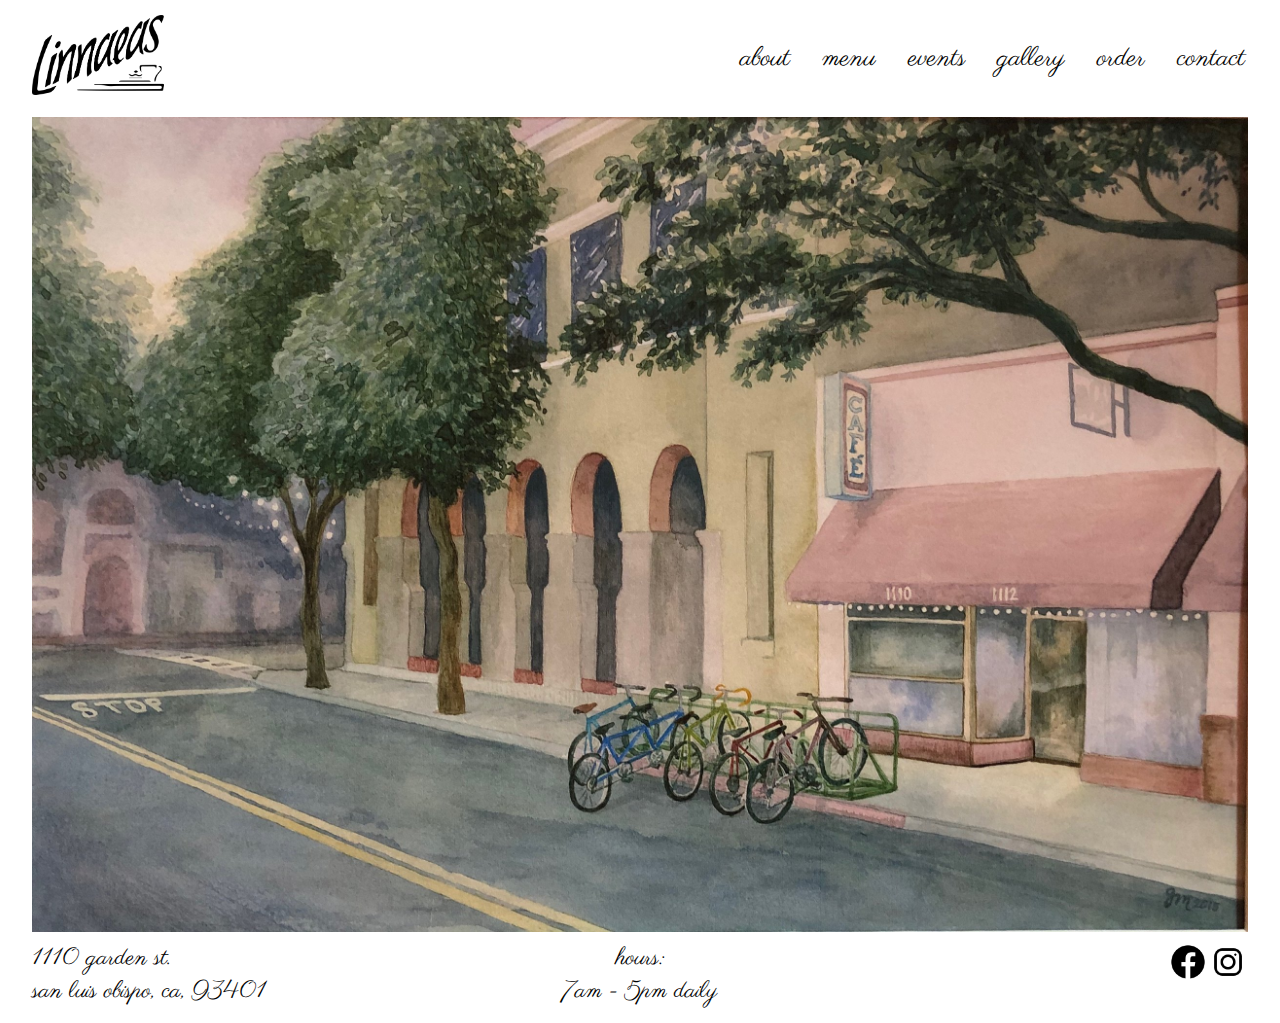
==== index.html @ 55d3aff5 "fixing shop link again" ====
<!DOCTYPE html>
<html lang="en">
<head>
    <meta charset="UTF-8">
    <meta http-equiv="X-UA-Compatible" content="IE=edge">
    <meta name="viewport" content="width=device-width, initial-scale=1.0">
    <title>Linnaea's Cafe</title>
    <link rel="icon" href="./favicon.png">
    <link rel="stylesheet" href="./styles.css">
    <link rel="preconnect" href="https://fonts.googleapis.com">
    <link rel="preconnect" href="https://fonts.gstatic.com" crossorigin>
    <link href="https://fonts.googleapis.com/css2?family=Allura&family=Bad+Script&family=Charm&family=La+Belle+Aurore&family=Libre+Baskerville&family=Montserrat:wght@300;400&family=Parisienne&family=Sofia&display=swap" rel="stylesheet">
</head>

<body>
    <!-- HEADER -->
    <div>
        <header>
            <a href="./index.html"><img class="logo" id="header-logo" src="./logotrace.png"></a>
            <div id="nav-container">
                <div>
                    <a class="header-nav" href="./about.html">about</a>
                    <a class="header-nav" href="./menu.html">menu</a>
                    <a class="header-nav" href="./events.html">events</a>
                </div>
                <div>
                    <a class="header-nav" href="./gallery.html">gallery</a>
                    <a class="header-nav" href="www.linnaeas.square.site">order</a>
                    <a class="header-nav" href="./contact.html">contact</a>
                </div>
            </div>
            <div class="menu-button">
                <div class="menu-button-burger top-bun"></div>
                <div class="menu-button-burger patty"></div>
                <div class="menu-button-burger bottom-bun"></div>
            </div>
        </header>
    </div>

    <!-- BODY -->
    <div id="main-body">
        <div class="banner-box">
            <img class="banner-image" src="./linnaeaswatercolor.jpg" alt="Linnaea's on Garden Street, watercolor">
        </div>
        <div class="hamburger-menu-container">
            <div class="hamburger-list-container">
                <a class="hamburger-nav" href="./about.html">about</a>
                <a class="hamburger-nav" href="./menu.html">menu</a>
                <a class="hamburger-nav" href="./events.html">events</a>
                <a class="hamburger-nav" href="./gallery.html">gallery</a>
                <a class="hamburger-nav" href="www.linnaeas.square.site">order</a>
                <a class="hamburger-nav" href="./contact.html">contact</a>
            </div>
        </div>
    </div>

    <!-- FOOTER -->
    <footer>
        <div class="footer-address">1110 garden st.<br>san luis obispo, ca, 93401</div>
        <div class="footer-hours">hours:<br>7am - 5pm daily</div>
        <div class="footer-social-links-container">
            <a href="https://www.facebook.com/linnaeas.cafe/"><img class="social-links" src="./icons8-facebook-64.png"></a>
            <a href="https://www.instagram.com/linnaeascafe/"><img class="social-links" src="./icons8-instagram-64.png"></a>
        </div>
    </footer>

<script>

// HAMBURGER ANIMATION

const menuButton = document.querySelector('.menu-button');
const hamburgerContainer = document.querySelector('.hamburger-menu-container');
// const bannerImage = document.querySelector('banner-image');


let menuOpen = false;
menuButton.addEventListener('click', () =>{
    if(!menuOpen) {
        menuButton.classList.add('open');
        hamburgerContainer.classList.add('expand');
        menuOpen = true;
    } else {
        menuButton.classList.remove('open');
        hamburgerContainer.classList.remove('expand');
        menuOpen = false;
    }
});

</script>

    
</body>
</html>
---- styles.css ----
html {
    min-height: 100%;
    display: flex;
}


body {
    background-color: white;
    font-family: 'Parisienne', cursive;
    margin: 0;
    display: flex;
    flex-direction: column;
    flex: 1

}

/* HEADER */

header {
    display: flex;
    width: 95vw;
    margin: 0 auto 0 auto;
    padding: 15px 0;
    align-items: center;
    justify-content: space-between;
    z-index: 1;
}

.fixed {
    position: fixed;
    left: 0;
    right: 0;
    background-color: white;
}

#header-logo {
    height: 80px;
    position: relative;
    /* left: 0.5vw; */
}

#nav-container {
    display: inline-flex;
    float: right;
    flex-wrap: wrap;
    justify-content: end;
}

#nav-container > div {
    display: inline-flex;
    float: right;
    flex-wrap: wrap;
    justify-content: end;
}

.header-nav {
    padding: 0 0.2rem 0 1.8rem;
    font-size: 1.7rem;
}

a.header-nav {
    color: black;
    text-decoration: none;
}

a.header-nav:hover {
    color: rgb(108, 108, 108);
    text-decoration: none;
}

a > img:hover {
    opacity: .7;
}

.menu-button {
    position: relative;
    display: none;
    justify-content: center;
    align-items: center;
    width: 80px;
    height: 80px;
    cursor: pointer;
    transition: all .3s ease-in-out;
}

.menu-button-burger  {
    position: absolute;
    width: 40px;
    height: 5px;
    background: black;
    border-radius: 5px;
    transition: all .3s ease-in-out;
}

.menu-button-burger.top-bun {
    transform: translateY(-250%);
}

.menu-button-burger.bottom-bun {
    transform: translateY(250%);
}

.menu-button.open .menu-button-burger.patty {
    transform: translate(3%, 6%) rotate(45deg);
}

.menu-button.open .menu-button-burger.top-bun {
    transform: rotate(45deg) translate(2.4%, -13%);
}

.menu-button.open .menu-button-burger.bottom-bun {
    transform: rotate(-45deg) translate(2%, 13%);
}

#header-placeholder {
    height: 117px;
}

/* BODY */

#main-body {
    display: grid;
    grid-template-rows: 1;
    grid-template-columns: 1;
    min-height: 302px;
    overflow: hidden;
    margin: 0 auto;
}


h1 {
    font-size: 2.5rem;
    text-align: center;
    margin: 25px auto 20px auto;
    border-bottom: 1px black solid;
    max-width: 800px;
    line-height: .5;
    /* width: 95vw; */
}

.align-left {
    text-align: left;
}

.align-right {
    text-align: right;
}

.align-center {
    text-align: center;
}


#content {
    grid-row: 1;
    grid-column: 1;
    width: 93vw;
    margin: 0 auto;
}

.content-box {
    display: block;
    /* width: 95vw; */
    max-width: 800px;
    margin: 0px auto 60px auto;
    /* background-color: floralwhite; */
    /* padding: 20px; */
}

.gallery-text-box {
    display: block;
    /* width: 95vw; */
    max-width: 800px;
    margin: 0px auto 20px auto;
    /* background-color: floralwhite; */
    padding: 20px;
    /* min-height: 500px; */
}

h2 {
    font-size: 1.2rem;
    line-height: 1.6rem;
    font-family: 'Montserrat', sans-serif;
    font-weight: lighter;
    text-align: justify;
    padding: 0;
    margin: 0;
}

.emphasized { 
    font-style: italic; 
}

.content-image-left {
    margin: 0px auto 0px;
    height: auto;
    max-width: 48%;
    float: left;
    margin: 0 1.5rem 0.3rem 0rem;
    max-height: 30rem;
}

.content-image-right {
    margin: 0px auto 0px;
    height: auto;
    max-width: 48%;
    float: right;
    margin: 0 0rem 0.3rem 1.5rem;
    max-height: 30rem;
}

.banner-box {
    margin: 0 auto;
    width: 95vw;
    grid-row: 1;
    grid-column: 1;
}

.banner-image {
    display: flex;
    max-width: 100%;
    margin: 0px auto;
    min-height: 195px;
    object-fit: cover;
    min-height: 302px;
}

.gallery-container {
    display: flex;
    flex-wrap: wrap;
    justify-content: center;
    align-items: center;
    gap: 10px;    
    margin-bottom: 40px;
}

.gallery-image {
    max-height: 300px;
    max-width: 100%;
    object-fit: contain;
}

.bottom-border {
    margin: 25px auto 30px auto;
    border-top: 1px black solid;
    width: 95vw;
    max-width: 800px;
    margin-bottom: 30px;
    margin-top: 0;
}

.hamburger-menu-container {
    display: none;
    background-color: rgba(255, 255, 255, .99);
    opacity: .9;
    font-size: 2.2rem;
    text-align: center;
    position: relative;
    grid-row: 1;
    grid-column: 1;
    flex-direction: column;
    width: 95vw;
    margin: 0px auto;
    opacity: 0;
    transition: opacity .3s ease-in-out;
    padding: 10px 0;
}

.hamburger-list-container {
    display: flex;
    flex-direction: column;
    /* height: 100%; */
    justify-content: space-evenly;
}

a.hamburger-nav {
    color: black;
    text-decoration: none;
}

a.hamburger-nav:hover {
    color: rgb(108, 108, 108);
    text-decoration: none;
}

.expand {
    opacity: .9;
}

.mobile-alt-image {
    display: none;
    max-width: 100%;
    margin-top: 1rem;
}

/* FOOTER */

footer {
    display: flex;
    width: 95vw;
    margin: 10px auto 15px;
    font-size: 1.5rem;
    justify-content: space-between;
}

.footer-address {
    margin: 0 30px 0 0;
    display: inline-flex;
    width: 33.3%
}

.footer-hours {
    text-align: center;
    justify-content: center;
    display: inline-flex;
    width: 33.3%
}

.footer-social-links-container {
    flex-wrap: wrap;
    margin: 0 0 0 30px;
    justify-content: right;
    display: inline-flex;
    width: 33.3%
}

.social-links {
    width: auto;
    height: 40px;
    object-fit: contain;
}

@media only screen and (max-width: 450px) {
    #nav-container {
        display: none;
    }
    
    .hamburger-menu-container {
        display: flex;
    } 

    .menu-button {
        display: flex;
    }

    .content-image-left, .content-image-right {
        display: none;
    }

    .align-left, .align-right {
        text-align: center;
    }

    .mobile-alt-image {
        display: block;
    }
}

@media only screen and (max-width: 493px) {
    footer, .footer-hours, .footer-address, .footer-social-links-container {
        flex-direction: column;
        text-align: center;
        width: 100%;
        margin: 15px 0 0 0;
        height: 100%;
        justify-content: space-around;
    }

    .footer-social-links-container {
        display: block;
    };
}

/* @media only screen and (max-width: 780px) {
    .content-box {
        width: 90%;
    }
} */
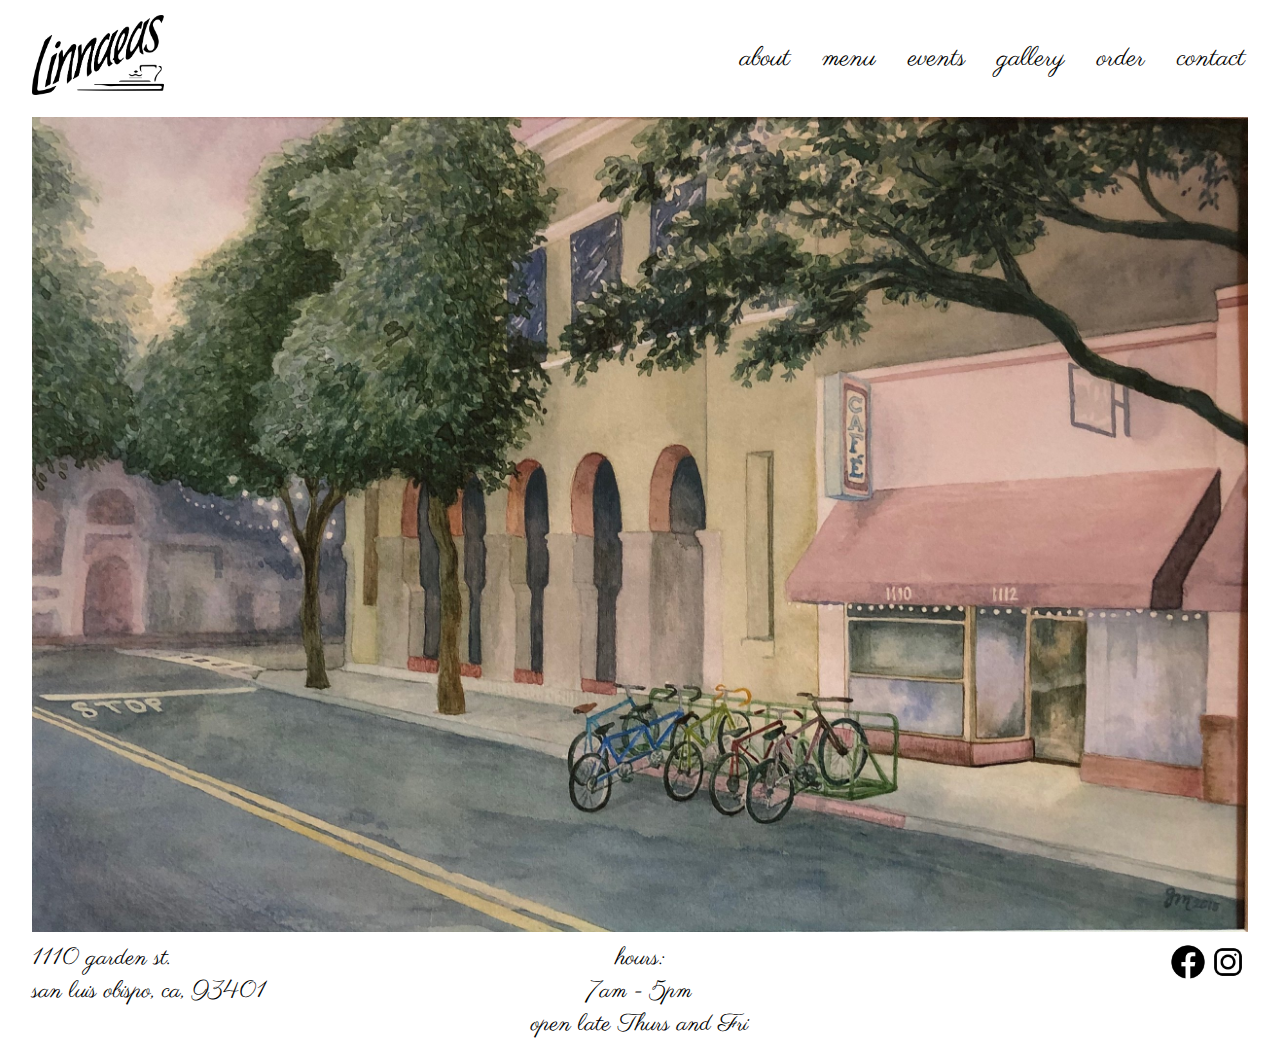
==== commit bdf91076: "changed to "open late on thursday and friday" foot" ====
--- a/index.html
+++ b/index.html
@@ -25,7 +25,7 @@
                 </div>
                 <div>
                     <a class="header-nav" href="./gallery.html">gallery</a>
-                    <a class="header-nav" href="www.linnaeas.square.site">order</a>
+                    <a class="header-nav" href="https://linnaeas.square.site/">order</a>
                     <a class="header-nav" href="./contact.html">contact</a>
                 </div>
             </div>
@@ -48,7 +48,7 @@
                 <a class="hamburger-nav" href="./menu.html">menu</a>
                 <a class="hamburger-nav" href="./events.html">events</a>
                 <a class="hamburger-nav" href="./gallery.html">gallery</a>
-                <a class="hamburger-nav" href="www.linnaeas.square.site">order</a>
+                <a class="hamburger-nav" href="https://linnaeas.square.site/">order</a>
                 <a class="hamburger-nav" href="./contact.html">contact</a>
             </div>
         </div>
@@ -57,7 +57,9 @@
     <!-- FOOTER -->
     <footer>
         <div class="footer-address">1110 garden st.<br>san luis obispo, ca, 93401</div>
-        <div class="footer-hours">hours:<br>7am - 5pm daily</div>
+        <div class="footer-hours">hours:
+            <br>7am - 5pm<br>open late Thurs and Fri
+        </div>
         <div class="footer-social-links-container">
             <a href="https://www.facebook.com/linnaeas.cafe/"><img class="social-links" src="./icons8-facebook-64.png"></a>
             <a href="https://www.instagram.com/linnaeascafe/"><img class="social-links" src="./icons8-instagram-64.png"></a>
--- a/styles.css
+++ b/styles.css
@@ -64,8 +64,7 @@
 }
 
 a.header-nav:hover {
-    color: rgb(108, 108, 108);
-    text-decoration: none;
+    color: rgb(120, 120, 120);
 }
 
 a > img:hover {
@@ -177,6 +176,23 @@
     /* min-height: 500px; */
 }
 
+.full-width {
+    width: 100%;
+}
+
+.half-width {
+    width: 50%;
+    margin-left: auto;
+    margin-right: auto;
+    display: block;
+}
+
+.loading {
+    background-image: url(./loadingcalendar.png);
+    background-size: cover;
+    background-position: center;
+}
+
 h2 {
     font-size: 1.2rem;
     line-height: 1.6rem;
@@ -185,6 +201,10 @@
     text-align: justify;
     padding: 0;
     margin: 0;
+}
+
+h3 {
+    font-size: .9rem;
 }
 
 .emphasized { 
@@ -285,6 +305,7 @@
 
 .expand {
     opacity: .9;
+    display: flex;
 }
 
 .mobile-alt-image {
@@ -330,14 +351,42 @@
     object-fit: contain;
 }
 
+/* GOOGLE CALENDAR RESPONSIVITY FIX VIA https://forum.squarespace.com/topic/29657-how-to-embed-a-google-calendar-in-a-responsive-way/ */
+
+@media (max-width: 359px) {
+    .big-container {
+        display: none;
+    }
+ }
+ @media (min-width: 359px) {
+    .small-container {
+        display: none;
+    }
+ }
+ /* Responsive iFrame */
+ .responsive-iframe-container {
+    position: relative;
+    padding-bottom: 56.25%;
+    padding-top: 30px;
+    height: 0;
+    overflow: hidden;
+ }
+ .responsive-iframe-container iframe,   
+ .vresponsive-iframe-container object,  
+ .vresponsive-iframe-container embed {
+    position: absolute;
+    top: 0;
+    left: 0;
+    width: 100%;
+    height: 100%;
+ }
+
+ /* END GOOGLE CALENDAR RESPONSIVE FIX */
+
 @media only screen and (max-width: 450px) {
     #nav-container {
         display: none;
     }
-    
-    .hamburger-menu-container {
-        display: flex;
-    } 
 
     .menu-button {
         display: flex;
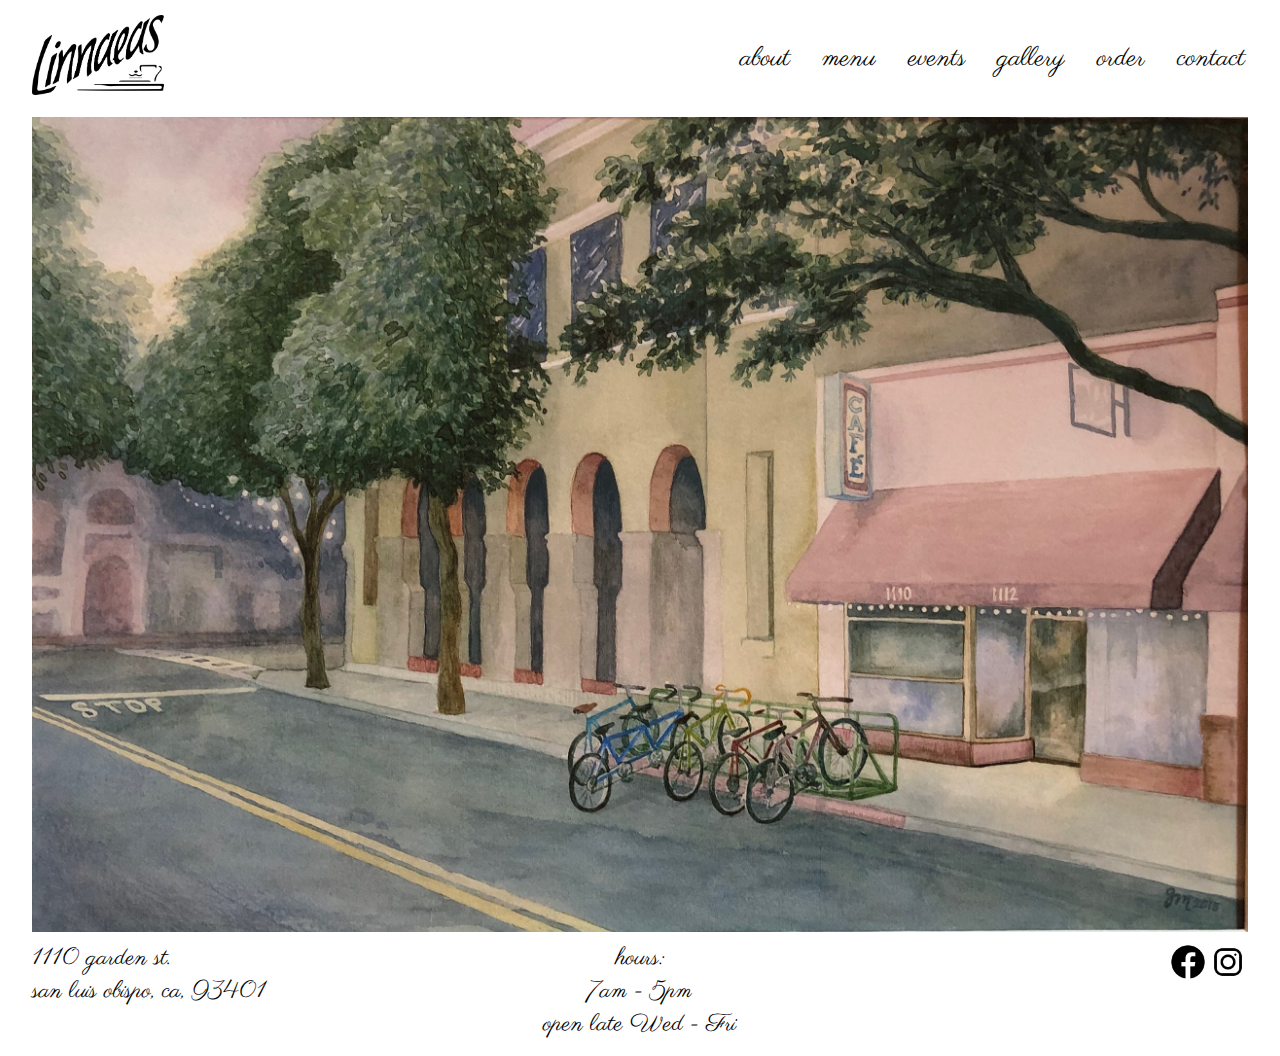
==== commit 6a60a857: "new menu, fixed the weird packfile problem" ====
--- a/index.html
+++ b/index.html
@@ -58,7 +58,7 @@
     <footer>
         <div class="footer-address">1110 garden st.<br>san luis obispo, ca, 93401</div>
         <div class="footer-hours">hours:
-            <br>7am - 5pm<br>open late Thurs and Fri
+            <br>7am - 5pm<br>open late Wed - Fri
         </div>
         <div class="footer-social-links-container">
             <a href="https://www.facebook.com/linnaeas.cafe/"><img class="social-links" src="./icons8-facebook-64.png"></a>
--- a/styles.css
+++ b/styles.css
@@ -1,6 +1,7 @@
 html {
     min-height: 100%;
     display: flex;
+    background-color: white;
 }
 
 
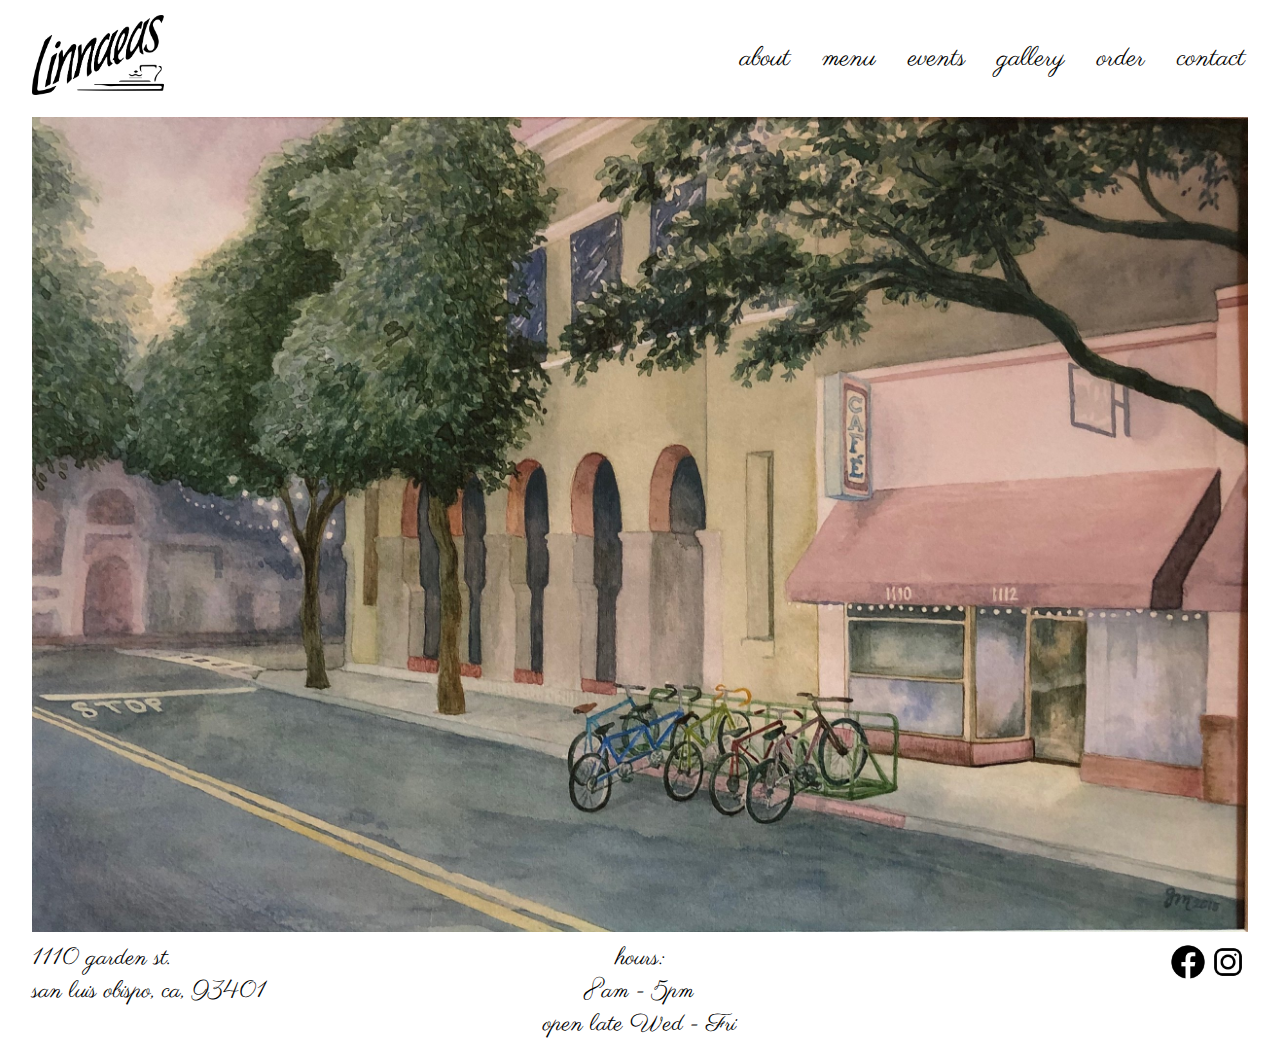
==== commit 7e11ca35: "new hours 8am" ====
--- a/index.html
+++ b/index.html
@@ -58,7 +58,7 @@
     <footer>
         <div class="footer-address">1110 garden st.<br>san luis obispo, ca, 93401</div>
         <div class="footer-hours">hours:
-            <br>7am - 5pm<br>open late Wed - Fri
+            <br>8am - 5pm<br>open late Wed - Fri
         </div>
         <div class="footer-social-links-container">
             <a href="https://www.facebook.com/linnaeas.cafe/"><img class="social-links" src="./icons8-facebook-64.png"></a>
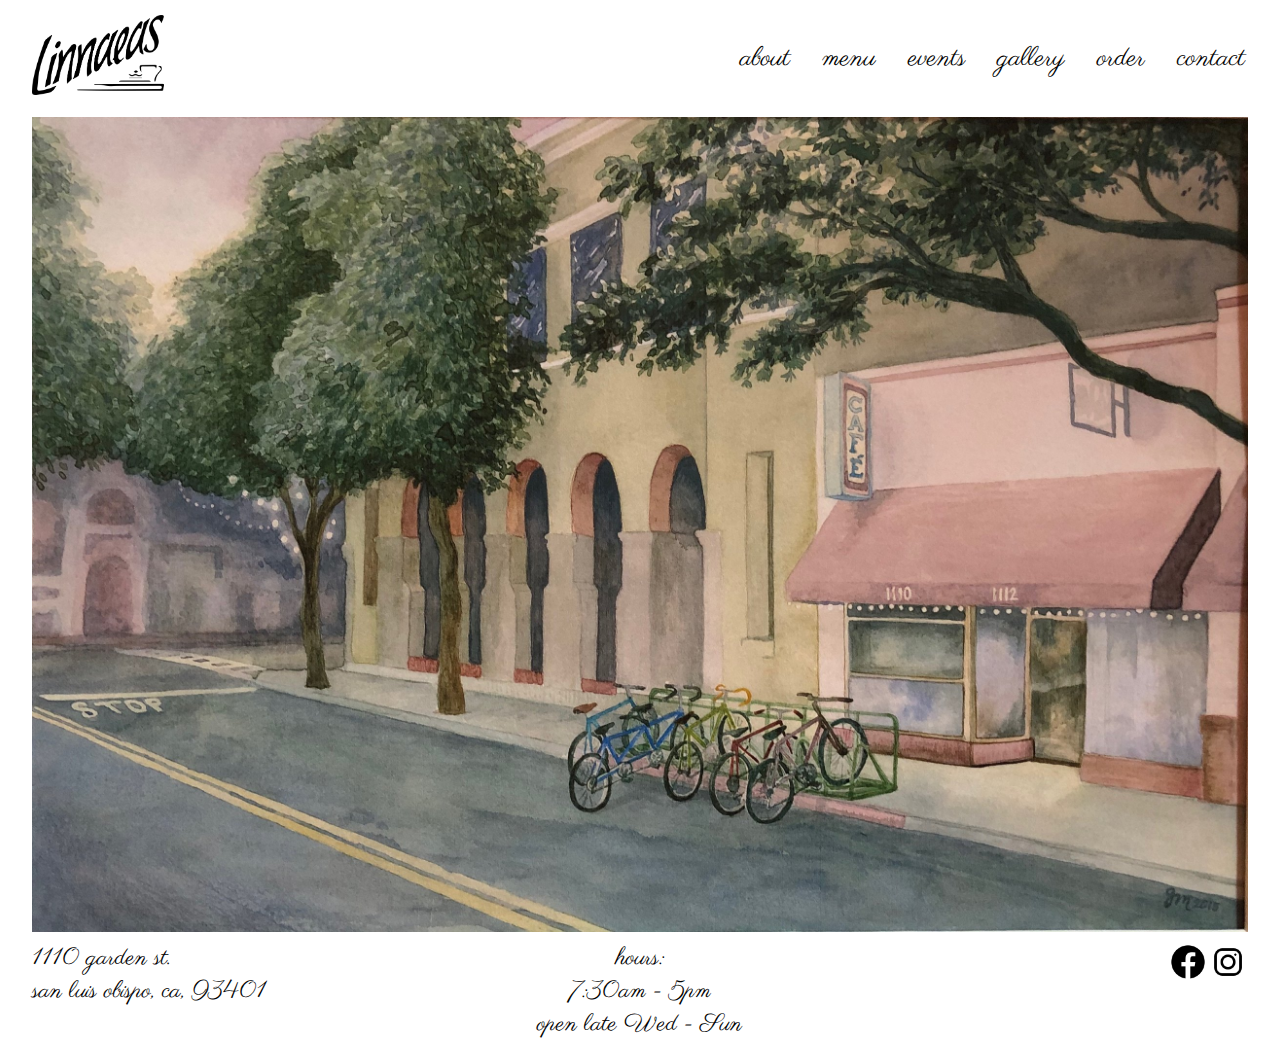
==== commit e8c685db: "new hours! for da kidz" ====
--- a/index.html
+++ b/index.html
@@ -58,7 +58,7 @@
     <footer>
         <div class="footer-address">1110 garden st.<br>san luis obispo, ca, 93401</div>
         <div class="footer-hours">hours:
-            <br>8am - 5pm<br>open late Wed - Fri
+            <br>7:30am - 5pm<br>open late Wed - Sun
         </div>
         <div class="footer-social-links-container">
             <a href="https://www.facebook.com/linnaeas.cafe/"><img class="social-links" src="./icons8-facebook-64.png"></a>
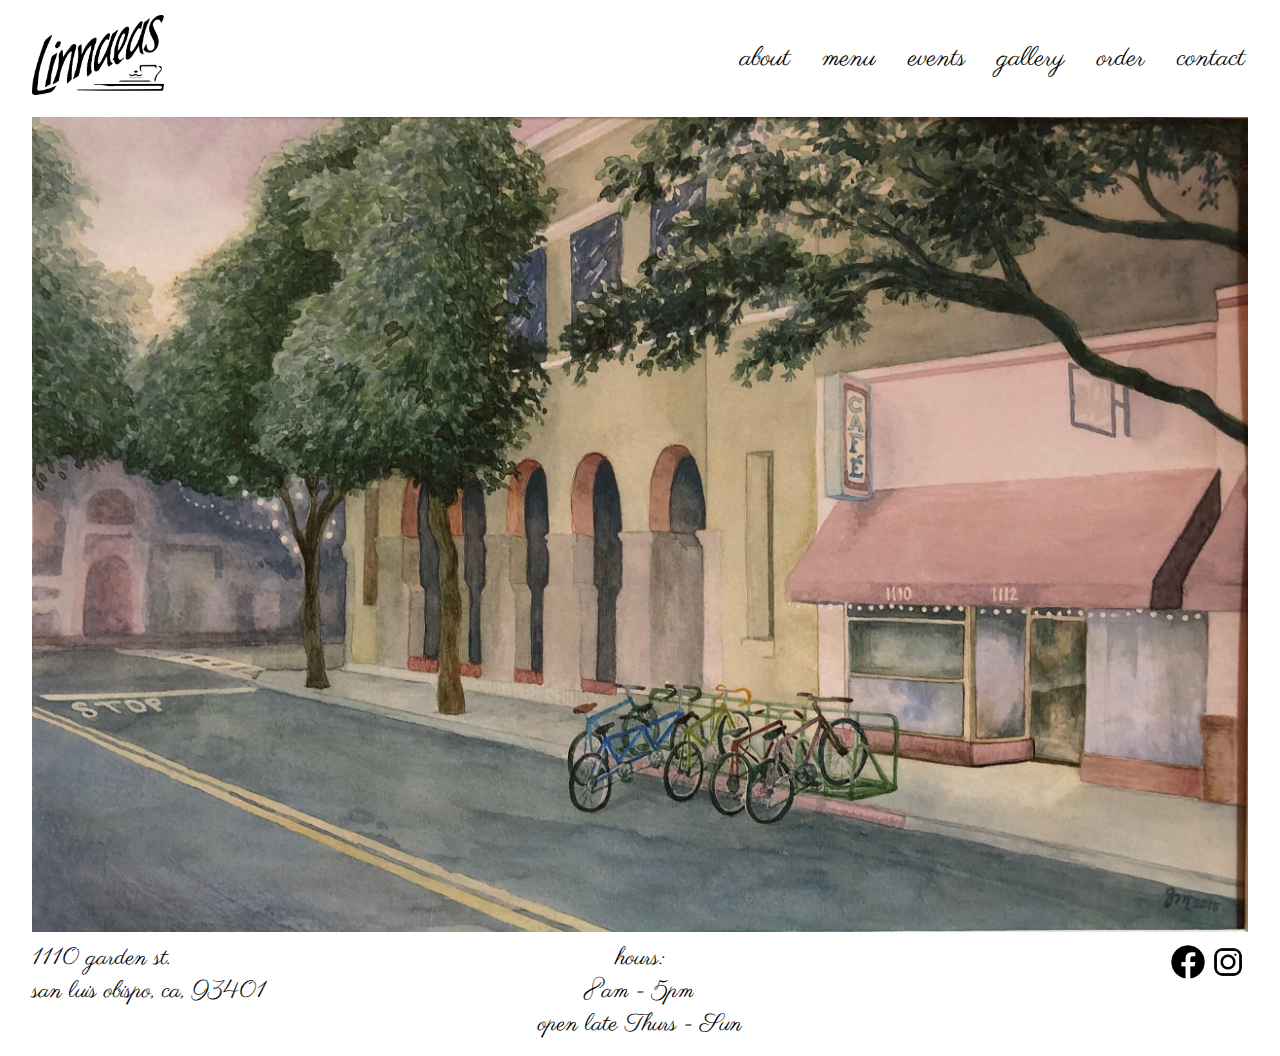
==== commit 7ba705c7: "oops" ====
--- a/index.html
+++ b/index.html
@@ -58,7 +58,7 @@
     <footer>
         <div class="footer-address">1110 garden st.<br>san luis obispo, ca, 93401</div>
         <div class="footer-hours">hours:
-            <br>7:30am - 5pm<br>open late Wed - Sun
+            <br>8am - 5pm<br>open late Thurs - Sun
         </div>
         <div class="footer-social-links-container">
             <a href="https://www.facebook.com/linnaeas.cafe/"><img class="social-links" src="./icons8-facebook-64.png"></a>
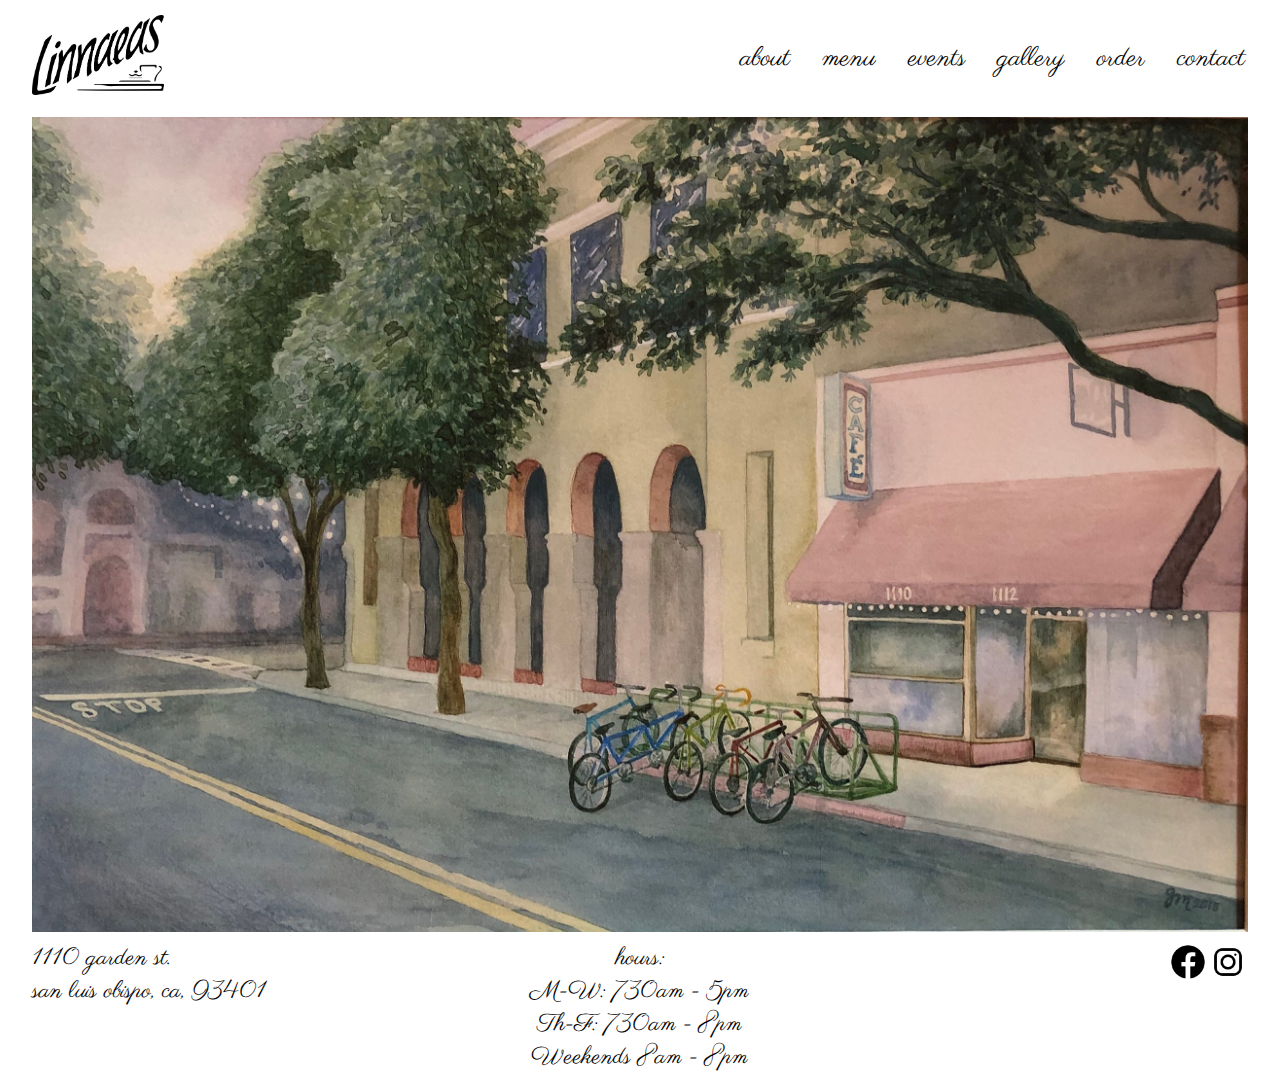
==== commit d1795bc4: "better hours" ====
--- a/index.html
+++ b/index.html
@@ -58,7 +58,10 @@
     <footer>
         <div class="footer-address">1110 garden st.<br>san luis obispo, ca, 93401</div>
         <div class="footer-hours">hours:
-            <br>8am - 5pm<br>open late Thurs - Sun
+            <br>
+            M-W: 730am - 5pm<br>
+            Th-F: 730am - 8pm<br>
+            Weekends 8am - 8pm
         </div>
         <div class="footer-social-links-container">
             <a href="https://www.facebook.com/linnaeas.cafe/"><img class="social-links" src="./icons8-facebook-64.png"></a>
